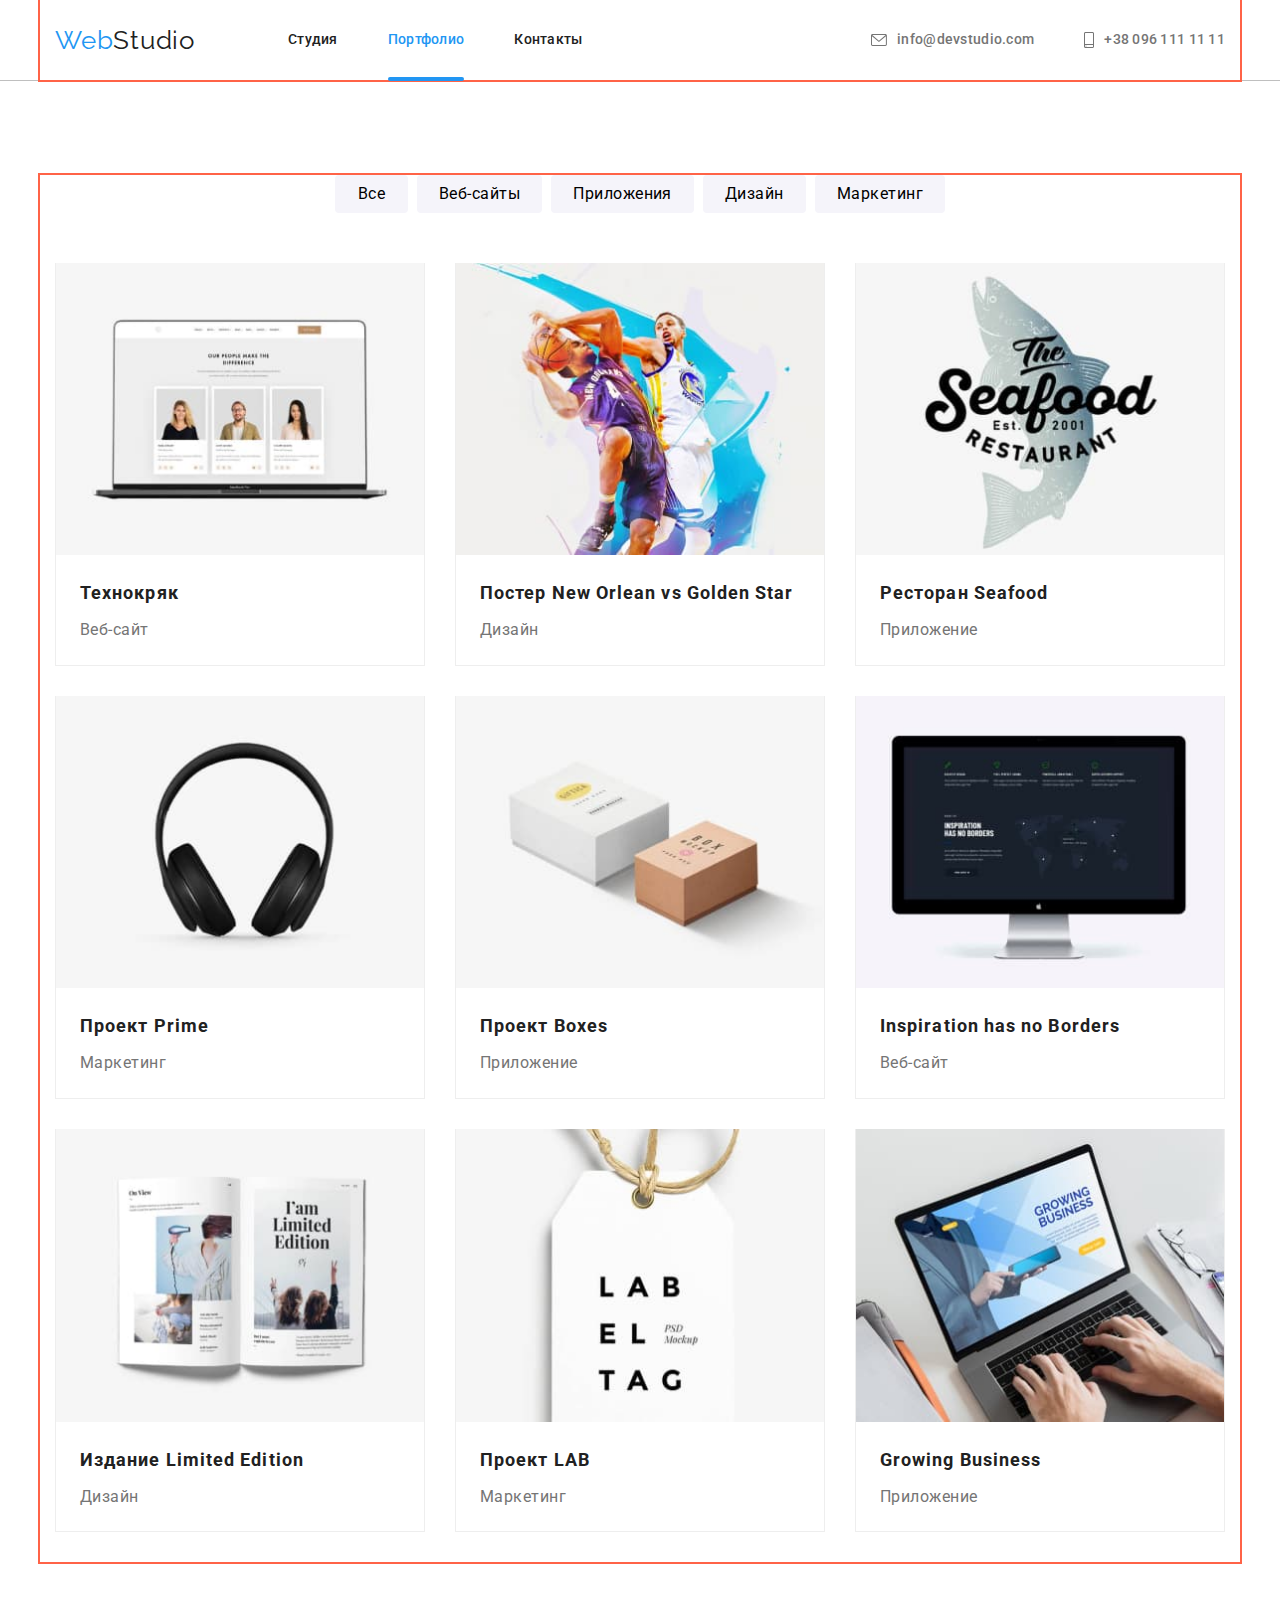
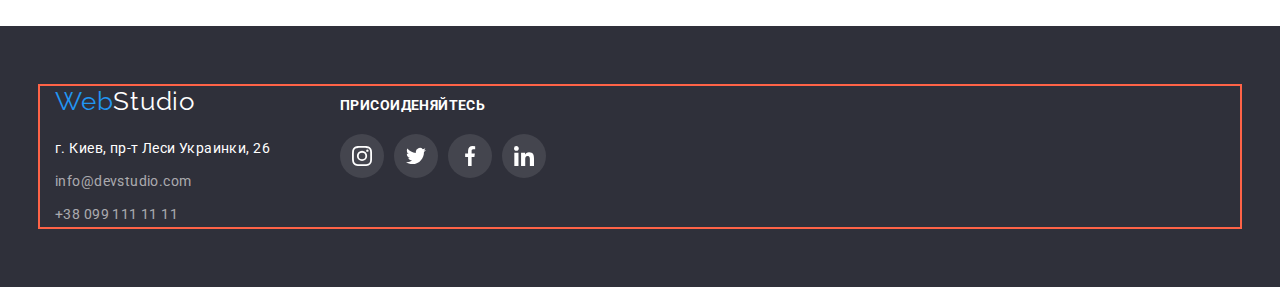
==== portfolio.html @ 86460764 "previous work" ====
<!DOCTYPE html>
<html lang="ru">
  <head>
    <meta charset="UTF-8" />
    <meta http-equiv="X-UA-Compatible" content="IE=edge" />
    <meta name="viewport" content="width=device-width, initial-scale=1.0" />
    <title>Портфолио</title>
    <link rel="preconnect" href="https://fonts.googleapis.com" />
    <link rel="preconnect" href="https://fonts.gstatic.com" crossorigin />
    <link
      href="https://fonts.googleapis.com/css2?family=Raleway:wght@700&family=Roboto:wght@400;500;700;900&display=swap"
      rel="stylesheet"
    />
    <link rel="stylesheet" href="css-normalize/modern-normalize.css" />
    <link rel="stylesheet" href="./css/styles.css" />
  </head>
  <body>
    <!--шапка сайта-->

    <header class="header-padding">
      <div class="conteiner header-flex">
        <nav class="site-nav">
          <a href="/" class="logo link"><span class="logo-blu">Web</span>Studio</a>
          <ul class="header">
            <li class="header-item list">
              <a href="./index.html" class="nav link">Студия</a>
            </li>
            <li class="header-item list current">
              <a href="./portfolio.html" class="nav link current">Портфолио</a>
            </li>
            <li class="header-item list"><a href="" class="nav link">Контакты</a></li>
          </ul>
        </nav>
        <ul class="contact-tel-mail">
          <li class="contact-mail list">
            <a href="mailto:info@devstudio.com" class="contact-link-mail link">
              <svg class="header-icon-mail">
                <use href="./images/icons.svg#icon-mail" width="16" height="12"></use>
              </svg>
              info@devstudio.com
            </a>
          </li>
          <li class="contact-tel list">
            <a href="tel:+380961111111" class="contact-link-tel link">
              <svg class="header-icon-tel">
                <use href="./images/icons.svg#icon-tel" width="10" height="16"></use>
              </svg>
              +38 096 111 11 11
            </a>
          </li>
        </ul>
      </div>
    </header>

    <main>
      <!--секция фото-->
      <section class="section">
        <div class="conteiner">
          <!-- заголовок скрыт -->
          <h1 class="visually-hidden">Наши проекты</h1>
          <ul class="projects-btn">
            <li class="button-item list"><button type="button" class="button-link">Все</button></li>
            <li class="button-item list">
              <button type="button" class="button-link">Веб-сайты</button>
            </li>
            <li class="button-item list">
              <button type="button" class="button-link">Приложения</button>
            </li>
            <li class="button-item list">
              <button type="button" class="button-link">Дизайн</button>
            </li>
            <li class="button-item list">
              <button type="button" class="button-link">Маркетинг</button>
            </li>
          </ul>
          <!-- секция с фото -->
          <ul class="section-photo">
            <li class="project-list list">
              <a class="gallery-photo link" href="">
                <div class="overflow-photo">
                  <div class="div-photo">
                    <img src="./images/port1.jpg" alt="ноутбук" width="370" />
                  </div>

                  <p class="overlay-text">
                    Технокряк это современная площадка распространения коронавируса. Компании
                    используют эту платформу для цифрового шпионажа и атак на защищённые сервера
                    конкурентов.
                  </p>
                </div>

                <div class="div-text">
                  <h2 class="project-title">Технокряк</h2>
                  <p class="projects-text">Веб-сайт</p>
                </div>
              </a>
            </li>

            <li class="project-list list">
              <a class="gallery-photo link" href="">
                <div class="overflow-photo">
                  <div class="div-photo">
                    <img src="./images/port2.jpg" alt="парни играющие в баскетбол" width="370" />
                  </div>

                  <p class="overlay-text">
                    Технокряк это современная площадка распространения коронавируса. Компании
                    используют эту платформу для цифрового шпионажа и атак на защищённые сервера
                    конкурентов.
                  </p>
                </div>

                <div class="div-text">
                  <h2 class="project-title">Постер New Orlean vs Golden Star</h2>
                  <p class="projects-text">Дизайн</p>
                </div>
              </a>
            </li>

            <li class="project-list list">
              <a class="gallery-photo link" href="">
                <div class="overflow-photo">
                  <div class="div-photo">
                    <img src="./images/port3.jpg" alt="лого ресторана морепродуктов" width="370" />
                  </div>

                  <p class="overlay-text">
                    Технокряк это современная площадка распространения коронавируса. Компании
                    используют эту платформу для цифрового шпионажа и атак на защищённые сервера
                    конкурентов.
                  </p>
                </div>

                <div class="div-text">
                  <h2 class="project-title">Ресторан Seafood</h2>
                  <p class="projects-text">Приложение</p>
                </div>
              </a>
            </li>

            <li class="project-list list">
              <a class="gallery-photo link" href="">
                <div class="overflow-photo">
                  <div class="div-photo">
                    <img src="./images/port4.jpg" alt="наушники" width="370" />
                  </div>

                  <p class="overlay-text">
                    Технокряк это современная площадка распространения коронавируса. Компании
                    используют эту платформу для цифрового шпионажа и атак на защищённые сервера
                    конкурентов.
                  </p>
                </div>

                <div class="div-text">
                  <h2 class="project-title">Проект Prime</h2>
                  <p class="projects-text">Маркетинг</p>
                </div>
              </a>
            </li>

            <li class="project-list list">
              <a class="gallery-photo link" href="">
                <div class="overflow-photo">
                  <div class="div-photo">
                    <img src="./images/port5.jpg" alt="коробки" width="370" />
                  </div>

                  <p class="overlay-text">
                    Технокряк это современная площадка распространения коронавируса. Компании
                    используют эту платформу для цифрового шпионажа и атак на защищённые сервера
                    конкурентов.
                  </p>
                </div>
                <div class="div-text">
                  <h2 class="project-title">Проект Boxes</h2>
                  <p class="projects-text">Приложение</p>
                </div>
              </a>
            </li>

            <li class="project-list list">
              <a class="gallery-photo link" href="">
                <div class="overflow-photo">
                  <div class="div-photo">
                    <img src="./images/port6.jpg" alt="монитор компьютера" width="370" />
                  </div>

                  <p class="overlay-text">
                    Технокряк это современная площадка распространения коронавируса. Компании
                    используют эту платформу для цифрового шпионажа и атак на защищённые сервера
                    конкурентов.
                  </p>
                </div>

                <div class="div-text">
                  <h2 class="project-title">Inspiration has no Borders</h2>
                  <p class="projects-text">Веб-сайт</p>
                </div>
              </a>
            </li>

            <li class="project-list list">
              <a class="gallery-photo link" href="">
                <div class="overflow-photo">
                  <div class="div-photo">
                    <img src="./images/port7.jpg" alt="журнал" width="370" />
                  </div>

                  <p class="overlay-text">
                    Технокряк это современная площадка распространения коронавируса. Компании
                    используют эту платформу для цифрового шпионажа и атак на защищённые сервера
                    конкурентов.
                  </p>
                </div>

                <div class="div-text">
                  <h2 class="project-title">Издание Limited Edition</h2>
                  <p class="projects-text">Дизайн</p>
                </div>
              </a>
            </li>

            <li class="project-list list">
              <a class="gallery-photo link" href="">
                <div class="overflow-photo">
                  <div class="div-photo">
                    <img src="./images/port8.jpg" alt="бирка" width="370" />
                  </div>

                  <p class="overlay-text">
                    Технокряк это современная площадка распространения коронавируса. Компании
                    используют эту платформу для цифрового шпионажа и атак на защищённые сервера
                    конкурентов.
                  </p>
                </div>

                <div class="div-text">
                  <h2 class="project-title">Проект LAB</h2>
                  <p class="projects-text">Маркетинг</p>
                </div>
              </a>
            </li>

            <li class="project-list list">
              <a class="gallery-photo link" href="">
                <div class="overflow-photo">
                  <div class="div-photo">
                    <img src="./images/port9.jpg" alt="руки печатают на ноутбуке" width="370" />
                  </div>

                  <p class="overlay-text">
                    Технокряк это современная площадка распространения коронавируса. Компании
                    используют эту платформу для цифрового шпионажа и атак на защищённые сервера
                    конкурентов.
                  </p>
                </div>

                <div class="div-text">
                  <h2 class="project-title">Growing Business</h2>
                  <p class="projects-text">Приложение</p>
                </div>
              </a>
            </li>
          </ul>
        </div>
      </section>
    </main>
    <!--подвал-->

    <footer class="footer">
      <div class="conteiner footer-conteiner">
        <div class="footer-div">
          <a href="/" class="footer-logo link"
            ><span class="logo-blu">Web</span><span class="logo-white">Studio</span></a
          >
          <address class="footer-adress">
            <ul class="contacts-footer">
              <li class="adress list">
                <a
                  href="https://www.google.com.ua/maps/place/%D0%B1%D1%83%D0%BB.+%D0%9B%D0%B5%D1%81%D0%B8+%D0%A3%D0%BA%D1%80%D0%B0%D0%B8%D0%BD%D0%BA%D0%B8,+26,+%D0%9A%D0%B8%D0%B5%D0%B2,+02000/@50.4265841,30.5361971,17z/data=!3m1!4b1!4m5!3m4!1s0x40d4cf0e033ecbe9:0x57a4dffefec77da0!8m2!3d50.4265807!4d30.5383858?hl=ru"
                  class="adress-map link"
                  >г. Киев, пр-т Леси Украинки, 26</a
                >
              </li>
              <li class="adress list">
                <a href="mailto:info@devstudio.com" class="adress-mail link">info@devstudio.com</a>
              </li>
              <li class="adress list">
                <a href="tel:+380961111111" class="adress-mob link">+38 099 111 11 11</a>
              </li>
            </ul>
          </address>
        </div>
        <div class="footer-icons">
          <h3 class="footer-icon-title">Присоиденяйтесь</h3>
          <ul class="icon-list list">
            <li class="f-sotial-link">
              <a class="icon-size" href="">
                <svg class="logo-item">
                  <use
                    class="logo-svg"
                    href="./images/icons.svg#icon-insta"
                    width="20"
                    height="20"
                  ></use>
                </svg>
              </a>
            </li>
            <li class="f-sotial-link">
              <a class="icon-size" href="">
                <svg class="logo-item">
                  <use href="./images/icons.svg#icon-twitter" width="20" height="20"></use>
                </svg>
              </a>
            </li>
            <li class="f-sotial-link">
              <a class="icon-size" href="">
                <svg class="logo-item">
                  <use href="./images/icons.svg#icon-facebook" width="20" height="20"></use>
                </svg>
              </a>
            </li>
            <li class="f-sotial-link">
              <a class="icon-size" href="">
                <svg class="logo-item">
                  <use href="./images/icons.svg#icon-linkedin" width="20" height="20"></use>
                </svg>
              </a>
            </li>
          </ul>
        </div>
      </div>
    </footer>
  </body>
</html>
---- css/styles.css ----
/* hero #ffffff */
/* #212121 section title */
/* text #757575 
button color #2196F3 and header nav 
footer #ffffff 60%
fill footer and hero #2F303A*/
/* font roboto */

:root {
  --primery-text-color: #212121;
  --second-text-color: #757575;
  --accent-color: #2196f3;
  --adress-color: gba(255, 255, 255, 0.6);
  --main-color: #ffffff;
  --footer-adress: rgba(255, 255, 255, 0.6);
}

ul {
  margin: 0;
  padding: 0;
}

h1,
h2,
h3,
h4,
h5,
h6,
p {
  margin: 0;
}

.conteiner {
  width: 1200px;
  padding-left: 15px;
  padding-right: 15px;
  margin-left: auto;
  margin-right: auto;
  outline: 2px solid tomato;
}

.visually-hidden {
  position: absolute;
  white-space: nowrap;
  width: 1px;
  height: 1px;
  overflow: hidden;
  border: 0;
  padding: 0;
  clip: rect(0 0 0 0);
  clip-path: inset(50%);
  margin: -1px;
}

.list {
  margin: 0;
  padding: 0;
  list-style: none;
}
.link {
  text-decoration: none;
}

body {
  font-family: roboto, sans-serif;
  color: var(--primery-text-color);
  background-color: var(--main-color);
  font-size: 16px;
}

img {
  display: block;
  max-width: 100%;
  height: auto;
}

/* -------------------------------HEADER--------------------------------- */
.logo {
  color: var(--primery-text-color);
  font-family: raleway;
  font-style: 700;
  font-size: 26px;
  line-height: 1.19;
  letter-spacing: 0.03em;
}
.logo-blu {
  color: var(--accent-color);
}

.site-nav .nav {
  font-weight: 500;
  color: var(--primery-text-color);
  font-size: 14px;
  line-height: 1.14;
  letter-spacing: 0.02em;
  transition: color 250ms cubic-bezier(0.4, 0, 0.2, 1);
}
.site-nav .nav:hover,
.site-nav .nav:focus {
  color: var(--accent-color);
}

.site-nav .nav.current {
  color: var(--accent-color);
}
.header-flex,
.header,
.site-nav,
.contact-tel-mail {
  display: flex;
  align-items: center;
}

.contact-tel-mail {
  margin-left: auto;
}

.header-padding {
  border-bottom: 1px solid rgba(0, 0, 0, 0.25);
}

.header-item .nav {
  padding: 32px 0px;
  display: block;
}

.header-item {
  position: relative;
  margin-right: 50px;
}

.nav::after {
  content: '';
  display: block;
  position: absolute;
  left: 0;
  bottom: 0;

  width: 100%;
  height: 4px;

  background-color: var(--accent-color);
  border-radius: 2px;

  transform: scaleX(0);
  transition: transform 250ms cubic-bezier(0.4, 0, 0.2, 1);
}

.nav {
  display: inline-block;
}

.nav:hover::after,
.nav:focus::after {
  transform: scaleX(1);
}

.current {
  position: relative;
}

.current::after {
  position: absolute;
  display: block;
  bottom: -1px;

  content: '';
  width: 100%;
  height: 4px;
  background-color: var(--accent-color);
  border-radius: 2px;
}

.header-item:last-child {
  margin-right: 0;
}
.header {
  margin-left: 93px;
}

.contact-link-mail {
  display: flex;
  align-items: center;
  font-weight: 500;
  color: var(--second-text-color);
  font-size: 14px;
  line-height: 1.14;
  letter-spacing: 0.02em;
  color: var(--second-text-color);
  transition: color 250ms cubic-bezier(0.4, 0, 0.2, 1);
}
.contact-tel {
  margin-left: 50px;
  display: flex;
  align-items: center;
}

.contact-link-tel {
  display: flex;
  align-items: center;
  font-weight: 500;
  color: var(--second-text-color);
  font-size: 14px;
  line-height: 1.14;
  letter-spacing: 0.02em;
  transition: color 250ms cubic-bezier(0.4, 0, 0.2, 1);
}

.contact-link-mail:hover,
.contact-link-mail:focus {
  color: var(--accent-color);
}

.contact-link-tel:hover,
.contact-link-tel:focus {
  color: var(--accent-color);
}

.header-icon-mail {
  fill: currentColor;
  width: 16px;
  height: 12px;
  margin-right: 10px;
}

.header-icon-tel {
  fill: currentColor;
  width: 10px;
  height: 16px;
  margin-right: 10px;
}

/* .contact-tel-mail::before {
  margin-right: 10px;
  width: 16px;
  height: 12px;
  content: '';
  background-image: url(../images/icons.svg/icon-mail.svg);
  background-repeat: no-repeat;
  background-position: center;
}

.contact-tel::before {
  margin-right: 10px;
  width: 10px;
  height: 16px;
  content: '';
  background-image: url(../images/icons.svg/icon-phone.svg);
  background-repeat: no-repeat;
  background-position: center;
} */

/* -----------------------------FOOTER---------------------------------- */
.footer-conteiner {
  display: flex;
  align-items: baseline;
  outline: 2px solid tomato;
}

.footer {
  padding-top: 60px;
  padding-bottom: 60px;
  background-color: #2f303a;
}
.logo-white {
  color: var(--main-color);
}
.footer-logo {
  margin-bottom: 20px;
  display: block;
  color: var(--primery-text-color);
  font-family: raleway;
  font-style: 700;
  font-size: 26px;
  line-height: 1.19;
  letter-spacing: 0.03em;
}
.footer-adress {
  font-style: normal;
}
.adress:not(:last-child) {
  margin-bottom: 9px;
}

.footer-adress {
  display: inline;
}

.adress-map {
  margin-bottom: 9px;
  color: var(--main-color);
  font-size: 14px;
  line-height: 1.71;
  letter-spacing: 0.03em;
}

.adress-mail {
  margin-bottom: 9px;
  font-style: normal;
  color: var(--footer-adress);
  font-size: 14px;
  line-height: 1.71;
  letter-spacing: 0.03em;
}
.adress-mob {
  font-style: normal;
  color: var(--footer-adress);
  font-size: 14px;
  line-height: 1.71;
  letter-spacing: 0.03em;
}
/* -----icons------------------- */

.footer-icon-title {
  font-family: Roboto;
  font-weight: 700;
  font-size: 14px;
  line-height: 1.14;
  letter-spacing: 0.03em;
  justify-content: center;
  align-items: center;
  color: var(--main-color);
  text-transform: uppercase;
  margin-bottom: 20px;
}

.footer-icons {
  margin-left: 70px;
}

.icon-list {
  display: flex;
  justify-content: center;
}

.footer-div {
  display: flex;
  flex-direction: column;
}

.f-sotial-link {
  background-color: rgba(255, 255, 255, 0.1);
  border-radius: 50%;
  width: 44px;
  height: 44px;
}
.f-sotial-link + .f-sotial-link {
  margin-left: 10px;
}

.icon-size {
  display: flex;
  align-items: center;
  justify-content: center;
  width: 44px;
  height: 44px;
  transition: background 250ms cubic-bezier(0.4, 0, 0.2, 1),
    border-radius 250ms cubic-bezier(0.4, 0, 0.2, 1);
}

.icon-size:hover,
.icon-size:focus {
  background: var(--accent-color);
  border-radius: 50%;
}

.logo-item {
  fill: var(--main-color);
  width: 20px;
  height: 20px;
}

.logo-svg {
  fill: var(--main-color);
}

/*------------------------------- index.html------------------------------ */
/* --------HERO------- */
.hero {
  max-width: 1600px;
  height: 600px;
  margin-left: auto;
  margin-right: auto;
  background-image: linear-gradient(to right, rgba(47, 48, 58, 0.4), rgba(47, 48, 58, 0.4)),
    url(../images/hero-bg.jpg);
  background-repeat: no-repeat;
  background-position: center;
  background-size: cover;
  text-align: center;
  padding: 200px 0;
}

.hero-title {
  width: 696px;
  margin-right: auto;
  margin-left: auto;
  margin-top: 0;
  margin-bottom: 30px;

  color: #ffffff;
  text-transform: uppercase;
  font-weight: 900;
  font-size: 44px;
  line-height: 1.36;
  letter-spacing: 0.06em;
}
.btn-hero {
  border: transparent;
  /* width: 200px; */
  cursor: pointer;
  color: #ffffff;
  font-weight: 700;
  background-color: var(--accent-color);
  font-size: 16px;
  line-height: 1.87;
  border-radius: 4px;
  padding: 10px 32px;
}

/* --------------SECTIONS------- */
.section {
  padding-top: 94px;
  padding-bottom: 94px;
}
.img-section {
  padding-top: 0;
}
.section-team {
  background-color: #f5f4fa;
}

.about-title-text {
  display: flex;
}

.about-title {
  margin-bottom: 10px;
  text-transform: uppercase;
  font-weight: 700;
  font-size: 14px;
  line-height: 1.14;
  letter-spacing: 0.03em;
}
.about-text {
  /* margin-right: 30px; */
  width: 270px;
  margin-top: 0;
  margin-bottom: 0;
  color: var(--second-text-color);
  font-size: 14px;
  line-height: 1.71;
  letter-spacing: 0.03em;
}
.about-item {
  margin-right: 30px;
}
.about-item:last-child {
  margin-right: 0;
}

.section-title {
  margin-top: 0;
  margin-bottom: 50px;
  font-style: 700;
  font-size: 36px;
  line-height: 1.16;
  letter-spacing: 0.03em;
  text-align: center;
}
/* --------чем мы занимаемся------------- */
.section-img {
  display: flex;
}
.section-list:not(:last-child) {
  margin-right: 30px;
}
.section-list {
  position: relative;
}
.bg-img-content {
  position: absolute;

  display: flex;
  align-items: center;
  justify-content: center;
  bottom: 0;
  left: 0;
  width: 100%;
  height: 70px;
  background: rgba(47, 48, 58, 0.8);
}
.img-content {
  text-transform: uppercase;
  color: var(--main-color);
  font-family: Roboto;
  font-weight: 700;
  font-size: 14px;
  line-height: 1.14;
  letter-spacing: 0.03em;
}

.title-icon {
  width: 70px;
  height: 70px;
}
.bg-icon {
  display: flex;
  align-items: center;
  justify-content: center;
  width: 270px;
  height: 120px;
  background: #f5f4fa;
  margin-bottom: 30px;
}

/* ----------------PEOPLE CARD------------ */
.list-people .section-list {
  background-color: #ffffff;
  box-shadow: 0px 1px 3px rgba(0, 0, 0, 0.12), 0px 1px 1px rgba(0, 0, 0, 0.14),
    0px 2px 1px rgba(0, 0, 0, 0.2);
  border-radius: 0px 0px 4px 4px;
}

.list-people {
  display: flex;
}

.section-name {
  margin-bottom: 10px;
  font-weight: 500;
  font-size: 16px;
  line-height: 1.18;
  letter-spacing: 0.03em;
  text-align: center;
}

.about-people {
  padding-top: 30px;
  padding-bottom: 30px;
}

.section-descrp {
  color: var(--second-text-color);
  font-style: normal;
  line-height: 1.18;
  letter-spacing: 0.03em;
  text-align: center;
}
/* -----icons--------------------- */
.people-sotial-icons {
  display: flex;
  justify-content: center;
  margin-top: 16px;
}
.sotial-icons {
  width: 44px;
  height: 44px;
}
.sotial-icons + .sotial-icons {
  margin-left: 10px;
}

.people-link-icon {
  width: 44px;
  height: 44px;
  justify-content: center;
  display: flex;
  align-items: center;
  border-radius: 50%;
  transition: background-color 250ms cubic-bezier(0.4, 0, 0.2, 1);
}

.people-isvg {
  fill: #afb1b8;
  width: 20px;
  height: 20px;
  transition: fill 250ms cubic-bezier(0.4, 0, 0.2, 1);
}

.people-link-icon:hover,
.people-link-icon:focus {
  background-color: var(--accent-color);
  border-radius: 50%;
}
.people-link-icon:hover .people-isvg,
.people-link-icon:focus .people-isvg {
  fill: #ffffff;
}

/* -----------CLIENTS------------------- */
.client-icons {
  display: flex;
}
.clients {
  display: flex;
  align-items: center;
  justify-content: center;
}
.client-item + .client-item {
  margin-left: 30px;
}

.icon-link {
  display: flex;
  align-items: center;
  justify-content: center;
  width: 170px;
  height: 92px;
  border: 1px solid #afb1b8;
  border-radius: 4px;
  transition: border-color 250ms cubic-bezier(0.4, 0, 0.2, 1);
}

.client-icon {
  fill: #afb1b8;
  width: 106px;
  height: 60px;
  transition: 250ms cubic-bezier(0.4, 0, 0.2, 1);
}

.icon-link:hover,
.icon-link:focus {
  border-color: var(--accent-color);
}
.icon-link:hover .client-icon,
.icon-link:focus .client-icon {
  fill: var(--accent-color);
  filter: drop-shadow(0px 4px 4px rgba(0, 0, 0, 0.25));
}
/* --------------modal------------------------ */
.backdrop.is-hidden {
  opacity: 0;
  pointer-events: none;
}

.backdrop {
  position: fixed;
  top: 0;
  left: 0;

  width: 100%;
  height: 100%;
  background-color: rgba(0, 0, 0, 0.2);

  transition: 250ms cubic-bezier(0.4, 0, 0.2, 1);
}

.modal {
  position: absolute;
  min-width: 528px;
  min-height: 581px;
  background-color: var(--main-color);

  top: 50%;
  left: 50%;
  transform: translate(-50%, -50%);

  transition: 250ms cubic-bezier(0.4, 0, 0.2, 1);
}

.close-btn {
  position: absolute;

  width: 30px;
  height: 30px;
  border-radius: 50%;
  right: 8px;
  top: 8px;

  background-color: var(--main-color);
  border-color: rgba(0, 0, 0, 0.1);
  border-width: 1px;

  display: flex;
  align-items: center;
  justify-content: center;
  color: #000000;

  /* transition: 250ms cubic-bezier(0.4, 0, 0.2, 1); */
}

.icon-close-btn {
  position: absolute;
  fill: currentColor;
}

.backdrop:hover {
  transition: 250ms cubic-bezier(0.4, 0, 0.2, 1);
}

/*--------------------------- portfolio.html---------------------------- */
.projects-btn {
  display: flex;
  margin-bottom: 50px;
  justify-content: center;
}

.button-item:not(:last-child) {
  /* padding-top: 94px; */
  margin-right: 9px;
}
.button-link {
  border: transparent;
  border-radius: 4px;
  padding: 6px 22px;
  min-width: 73px;
  cursor: pointer;
  font-family: inherit;
  background-color: #f5f4fa;
  font-size: 16px;
  line-height: 1.6;
  letter-spacing: 0.03em;
  text-align: center;

  transition: color 250ms cubic-bezier(0.4, 0, 0.2, 1),
    background-color 250ms cubic-bezier(0.4, 0, 0.2, 1);
}
.button-link:hover {
  color: #ffffff;
  background-color: var(--accent-color);
}
.button-link:focus {
  color: #ffffff;
  background-color: var(--accent-color);
}

.project-title {
  margin: 0;
  margin-bottom: 4px;
  font-weight: 700;
  font-size: 18px;
  line-height: 2;
  letter-spacing: 0.06em;

  color: var(--primery-text-color);
}
.projects-text {
  margin: 0;
  color: var(--second-text-color);

  font-weight: 400;
  font-size: 16px;
  line-height: 1.87;
  letter-spacing: 0.03em;
}

.section-photo {
  display: flex;
  flex-wrap: wrap;
}

.project-list {
  position: relative;
  margin-right: 30px;
  margin-bottom: 30px;
}

.overlay-text {
  position: absolute;
  align-items: center;
  width: 100%;
  left: 0;
  top: 0;

  padding: 63px 24px;

  color: var(--main-color);
  background-color: rgba(33, 150, 243, 0.9);

  font-style: normal;
  font-weight: 400;
  font-size: 18px;
  line-height: 1.55;
  letter-spacing: 0.03em;

  transform: translateY(100%);
  transition: transform 250ms cubic-bezier(0.4, 0, 0.2, 1);
}

.overflow-photo {
  position: relative;
  overflow: hidden;
}

.project-list:hover .overlay-text {
  transform: translateY(0);
}

.gallery-photo:focus .overlay-text {
  transform: translateY(0);
}

.project-list:nth-child(3n) {
  margin-right: 0;
}

.section-photo {
  margin-right: -30px;
  margin-bottom: -30px;
}

.section-photo .project-list {
  width: calc(100% / 3 - 30px);
}

.div-text {
  padding: 20px 24px;
}

.project-list {
  border-right: 1px solid#eeeeee;
  border-bottom: 1px solid#eeeeee;
  border-left: 1px solid#eeeeee;
}

.gallery-photo {
  display: inline-block;
}

.gallery-photo:hover,
.gallery-photo:focus {
  box-shadow: 0px 1px 1px rgba(0, 0, 0, 0.12), 0px 4px 4px rgba(0, 0, 0, 0.06),
    1px 4px 6px rgba(0, 0, 0, 0.16);
}

.button-link:hover,
.button-link:focus {
  box-shadow: 0px 3px 1px rgba(0, 0, 0, 0.1), 0px 1px 2px rgba(0, 0, 0, 0.08),
    0px 2px 2px rgba(0, 0, 0, 0.12);
}
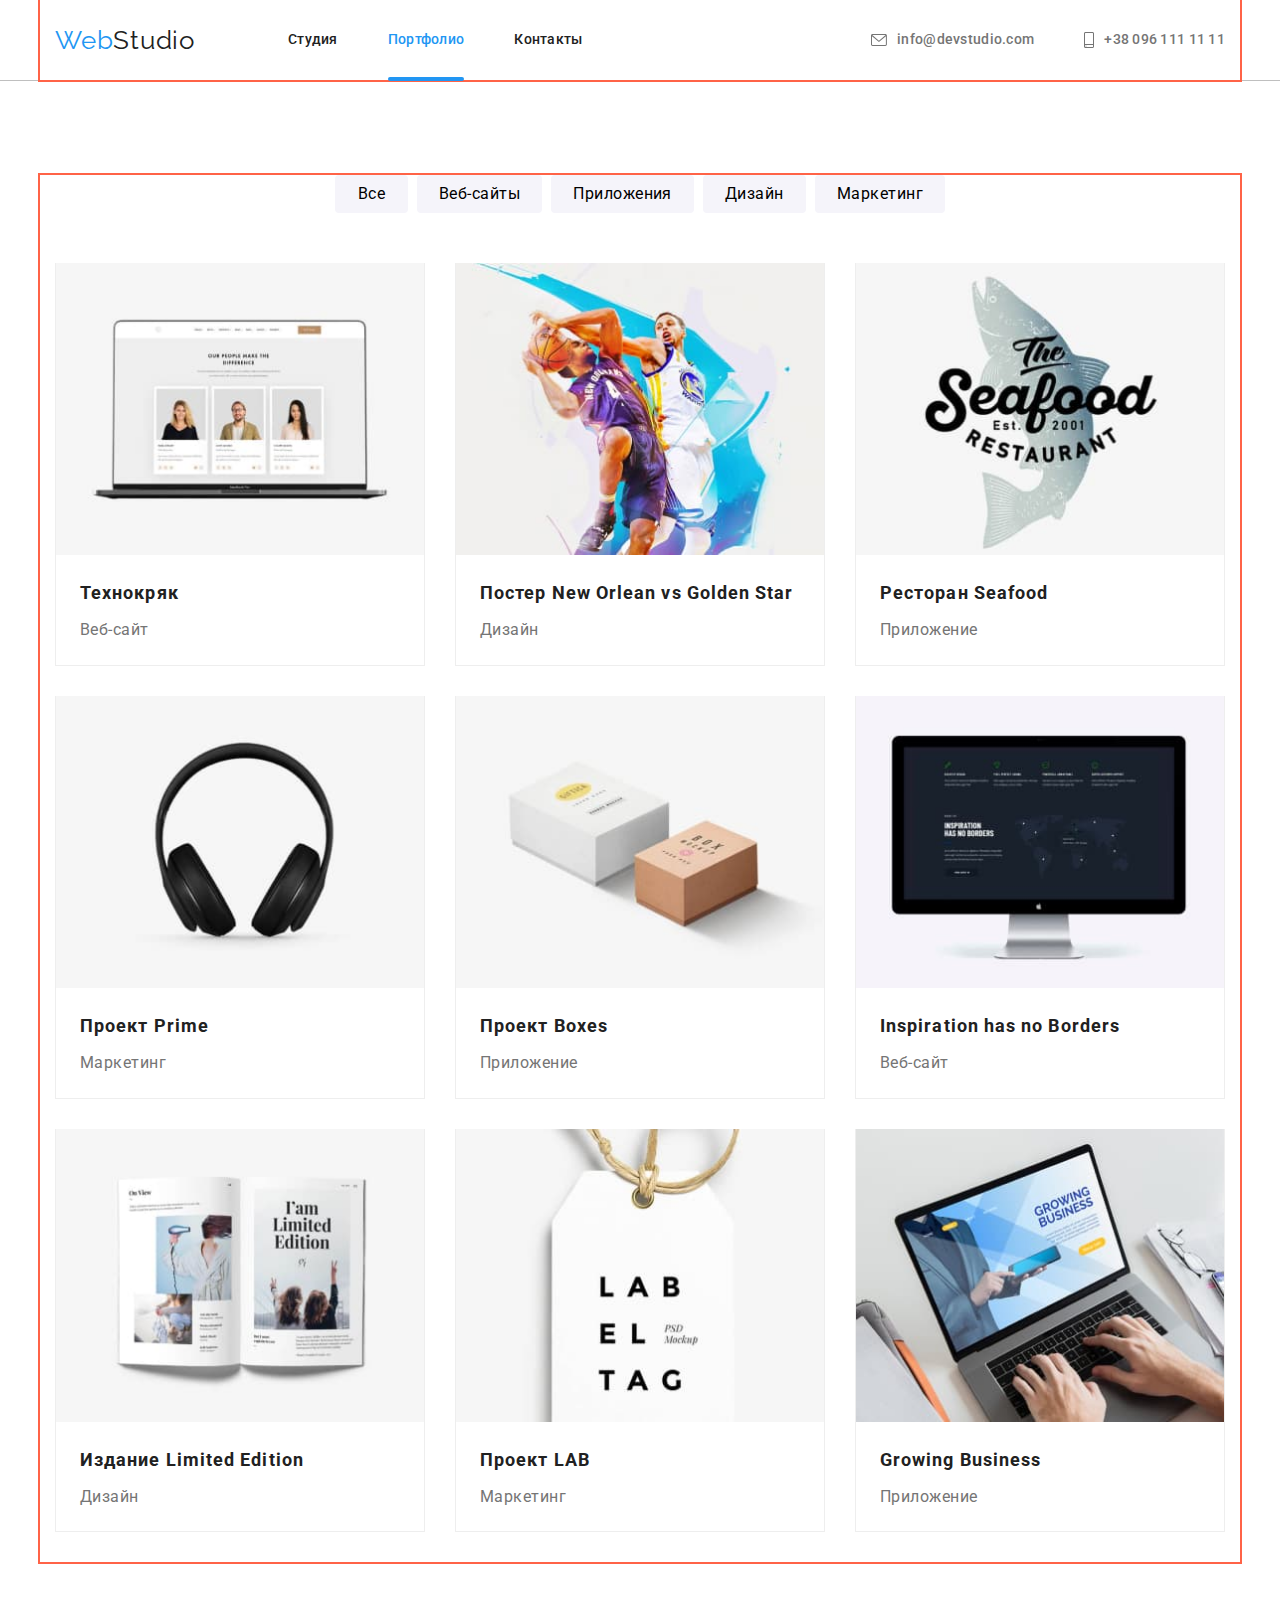
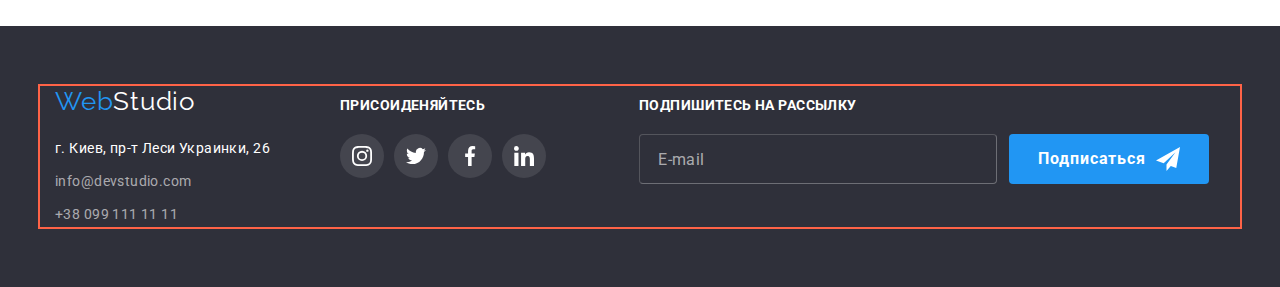
==== commit 8cf85747: "btn icon" ====
--- a/portfolio.html
+++ b/portfolio.html
@@ -330,6 +330,19 @@
             </li>
           </ul>
         </div>
+        <!-----------input Подписаться---------------------------->
+        <div class="footer-input-btn">
+          <div class="footer-input">
+            <label for="mail" class="footer-label">Подпишитесь на рассылку</label>
+            <input type="email" placeholder="E-mail" id="mail" />
+          </div>
+
+          <button type="submit" class="footer-btn">
+            Подписаться<svg class="svg-plane" widht="24" height="24">
+              <use href="./images/icons.svg#icon-plane"></use>
+            </svg>
+          </button>
+        </div>
       </div>
     </footer>
   </body>
--- a/css/styles.css
+++ b/css/styles.css
@@ -372,6 +372,75 @@
 
 .logo-svg {
   fill: var(--main-color);
+}
+/* -------------footer input-------------- */
+.footer-input {
+  display: flex;
+  flex-direction: column;
+  margin-left: 93px;
+}
+.footer-label {
+  margin-bottom: 20px;
+
+  text-transform: uppercase;
+  font-weight: 700;
+  font-size: 14px;
+  line-height: 1.14;
+  letter-spacing: 0.03em;
+  color: var(--main-color);
+}
+
+.footer-input input {
+  margin-right: 12px;
+
+  width: 358px;
+  height: 50px;
+
+  border-radius: 4px;
+  border-width: 1px;
+  border-color: rgba(255, 255, 255, 0.3);
+  background-color: transparent;
+}
+
+input::placeholder {
+  padding-left: 16px;
+
+  font-weight: 400;
+  line-height: 1.25;
+  letter-spacing: 0.03em;
+  color: rgba(255, 255, 255, 0.6);
+  filter: drop-shadow (0px 4px 4px rgba(0, 0, 0, 0.15));
+}
+
+.footer-input-btn {
+  display: flex;
+  justify-content: center;
+  align-items: flex-end;
+}
+
+.footer-btn {
+  display: flex;
+  align-items: center;
+  justify-content: center;
+
+  width: 200px;
+  height: 50px;
+
+  font-weight: 700;
+  line-height: 1.87;
+  letter-spacing: 0.06em;
+
+  color: var(--main-color);
+  background-color: var(--accent-color);
+  border: transparent;
+  border-radius: 4px;
+}
+
+.svg-plane {
+  fill: currentColor;
+  width: 24px;
+  height: 24px;
+  margin-left: 10px;
 }
 
 /*------------------------------- index.html------------------------------ */
@@ -646,6 +715,7 @@
 }
 
 .modal {
+  padding: 40px;
   position: absolute;
   min-width: 528px;
   min-height: 581px;
@@ -686,6 +756,101 @@
 
 .backdrop:hover {
   transition: 250ms cubic-bezier(0.4, 0, 0.2, 1);
+}
+/* --------------modal-FORM------------------------------- */
+.modal-title {
+  text-align: center;
+
+  font-weight: 700;
+  font-size: 20px;
+  line-height: 1.15;
+  letter-spacing: 0.03em;
+  color: var(--primery-text-color);
+
+  margin-bottom: 12px;
+}
+
+.label-name {
+  margin-bottom: 4px;
+
+  font-weight: 400;
+  font-size: 14px;
+  line-height: 1.16;
+  letter-spacing: 0.01em;
+  color: var(--second-text-color);
+}
+.label-input {
+  display: flex;
+  flex-direction: column;
+}
+.label-input input {
+  margin-bottom: 10px;
+  padding-left: 42px;
+  height: 40px;
+
+  border-radius: 4px;
+  border-width: 1px;
+  background-color: transparent;
+  border-color: rgba(33, 33, 33, 0.2);
+  /* outline: none; */
+}
+
+.label-textarea {
+  display: flex;
+  flex-direction: column;
+  margin-bottom: 20px;
+}
+
+textarea {
+  resize: none;
+  padding-top: 12px;
+  padding-left: 16px;
+
+  border-radius: 4px;
+  border-color: rgba(33, 33, 33, 0.2);
+  border-width: 1px;
+  background-color: transparent;
+}
+
+textarea::placeholder {
+  font-size: 14px;
+  font-weight: 400;
+  line-height: 1.14;
+  letter-spacing: 0.01em;
+  color: rgba(117, 117, 117, 0.5);
+}
+
+.confirmation {
+  display: flex;
+  align-items: center;
+  margin-bottom: 30px;
+
+  font-weight: 400;
+  font-size: 14px;
+  line-height: 1.71;
+  letter-spacing: 0.03em;
+  color: var(--second-text-color);
+}
+.modal-sbm-btn {
+  display: flex;
+  align-items: center;
+  justify-content: center;
+}
+.submit-btn {
+  width: 200px;
+  height: 50px;
+
+  font-weight: 700;
+  font-size: 16px;
+  line-height: 1.87;
+  letter-spacing: 0.06em;
+
+  color: var(--main-color);
+  background-color: var(--accent-color);
+  border: transparent;
+  cursor: pointer;
+  border-radius: 4px;
+  box-shadow: 0px 4px 4px rgba(0, 0, 0, 0.15);
 }
 
 /*--------------------------- portfolio.html---------------------------- */
@@ -713,7 +878,8 @@
   text-align: center;
 
   transition: color 250ms cubic-bezier(0.4, 0, 0.2, 1),
-    background-color 250ms cubic-bezier(0.4, 0, 0.2, 1);
+    background-color 250ms cubic-bezier(0.4, 0, 0.2, 1),
+    box-shadow 250ms cubic-bezier(0.4, 0, 0.2, 1);
 }
 .button-link:hover {
   color: #ffffff;
@@ -815,6 +981,7 @@
 
 .gallery-photo {
   display: inline-block;
+  transition: box-shadow 250ms cubic-bezier(0.4, 0, 0.2, 1);
 }
 
 .gallery-photo:hover,
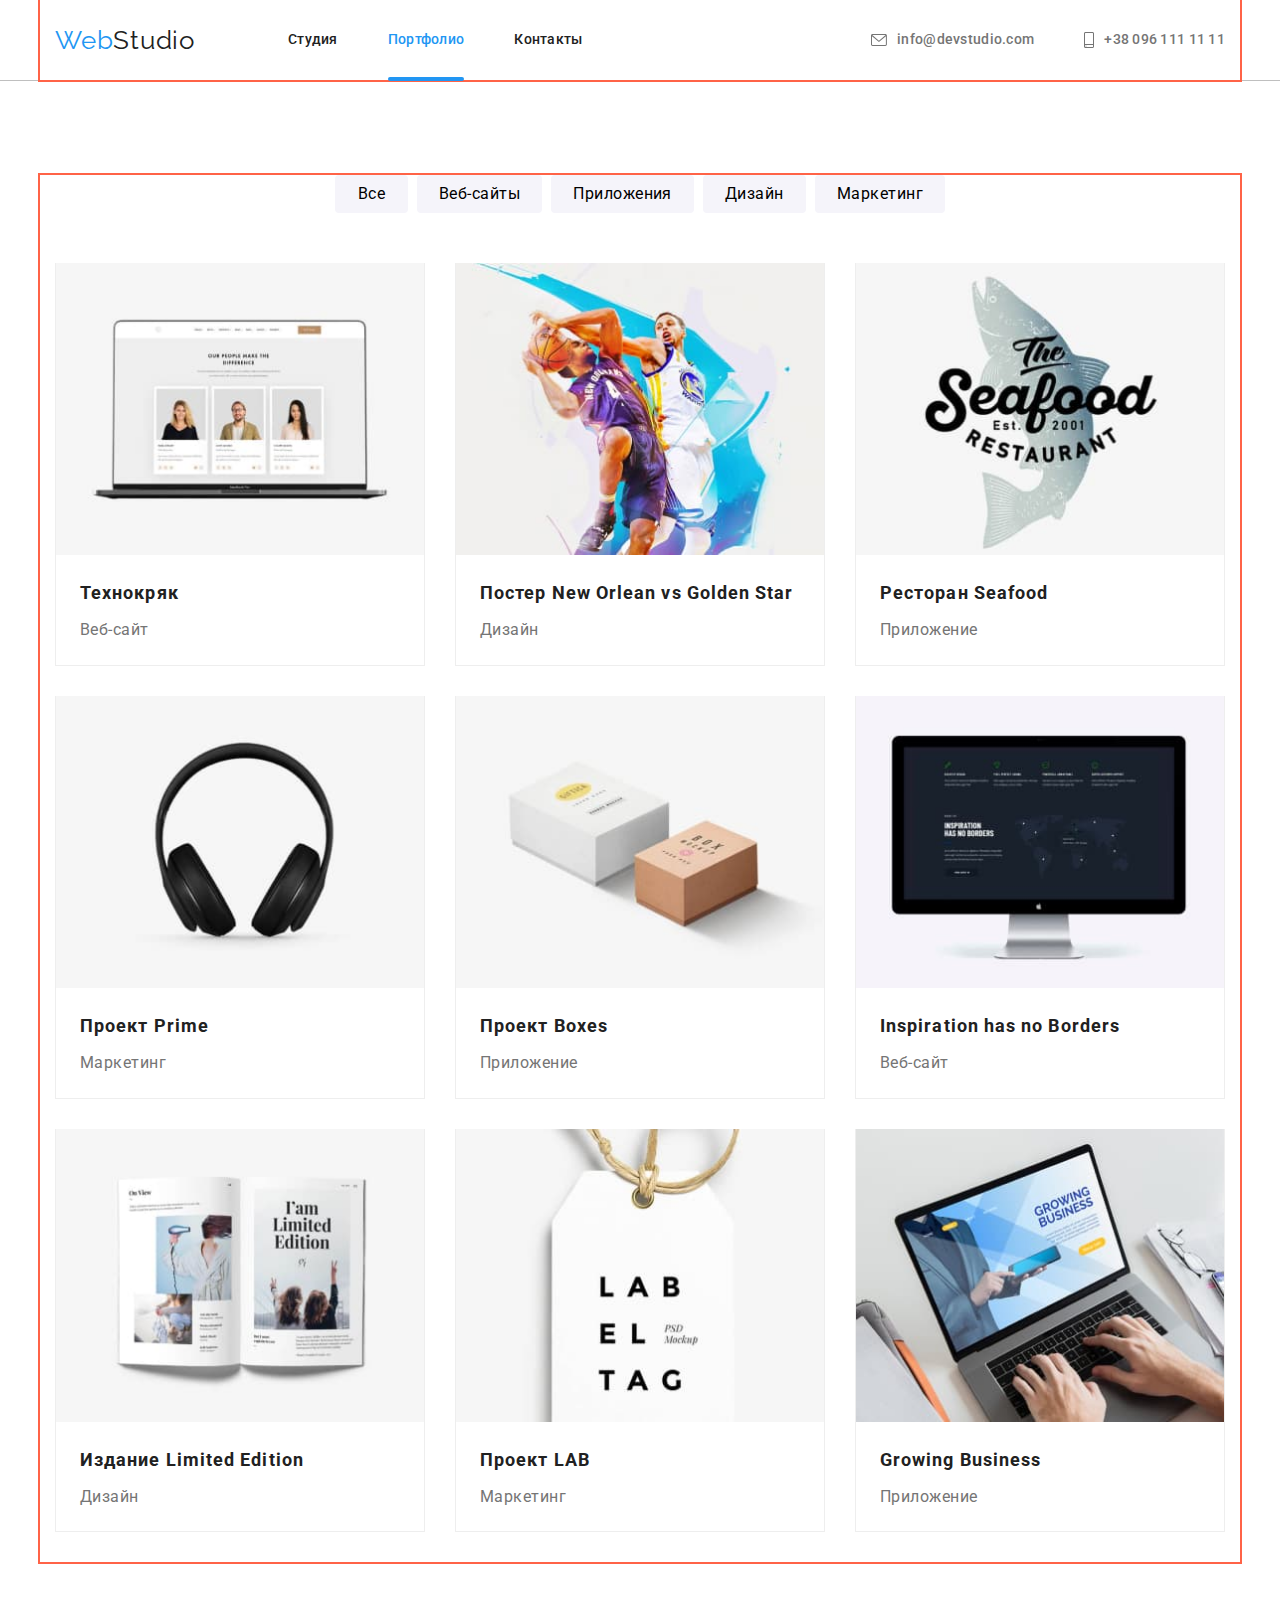
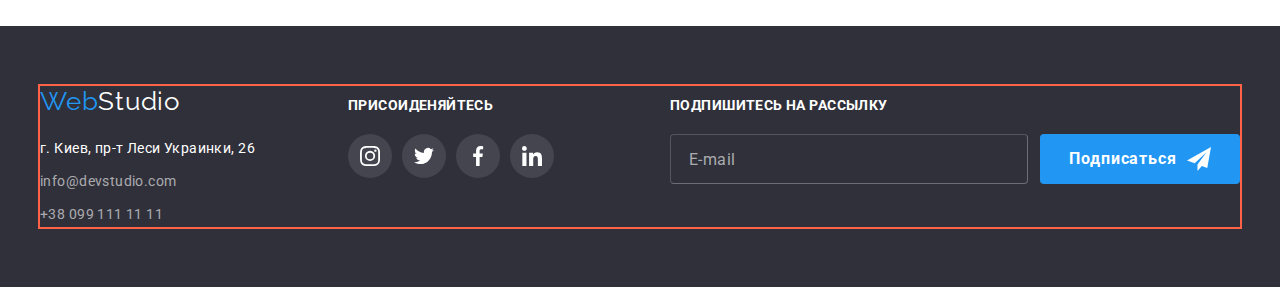
==== commit 12338f0f: "checked" ====
--- a/portfolio.html
+++ b/portfolio.html
@@ -269,7 +269,7 @@
     <!--подвал-->
 
     <footer class="footer">
-      <div class="conteiner footer-conteiner">
+      <div class="footer-conteiner">
         <div class="footer-div">
           <a href="/" class="footer-logo link"
             ><span class="logo-blu">Web</span><span class="logo-white">Studio</span></a
--- a/css/styles.css
+++ b/css/styles.css
@@ -254,6 +254,12 @@
 .footer-conteiner {
   display: flex;
   align-items: baseline;
+  justify-content: space-between;
+
+  width: 1200px;
+  margin-left: auto;
+  margin-right: auto;
+
   outline: 2px solid tomato;
 }
 
@@ -745,13 +751,18 @@
   align-items: center;
   justify-content: center;
   color: #000000;
-
-  /* transition: 250ms cubic-bezier(0.4, 0, 0.2, 1); */
+  cursor: pointer;
 }
 
 .icon-close-btn {
   position: absolute;
   fill: currentColor;
+  transition: fill 250ms cubic-bezier(0.4, 0, 0.2, 1);
+}
+
+.close-btn:hover .icon-close-btn,
+.close-btn:focus .icon-close-btn {
+  fill: var(--accent-color);
 }
 
 .backdrop:hover {
@@ -779,20 +790,48 @@
   letter-spacing: 0.01em;
   color: var(--second-text-color);
 }
+
 .label-input {
   display: flex;
   flex-direction: column;
-}
-.label-input input {
   margin-bottom: 10px;
+}
+
+.label-input .input {
   padding-left: 42px;
+  width: 100%;
   height: 40px;
 
   border-radius: 4px;
   border-width: 1px;
   background-color: transparent;
   border-color: rgba(33, 33, 33, 0.2);
-  /* outline: none; */
+  transition: border 250ms cubic-bezier(0.4, 0, 0.2, 1);
+  outline: none;
+}
+
+.input:focus {
+  border: 1px solid var(--accent-color);
+}
+
+.icons-wrap {
+  position: relative;
+}
+
+.input-icons {
+  position: absolute;
+
+  width: 18px;
+  height: 18px;
+
+  top: 50%;
+  left: 12px;
+  transform: translateY(-50%);
+  transition: fill 250ms cubic-bezier(0.4, 0, 0.2, 1);
+}
+
+.input:focus + .input-icons {
+  fill: var(--accent-color);
 }
 
 .label-textarea {
@@ -810,6 +849,11 @@
   border-color: rgba(33, 33, 33, 0.2);
   border-width: 1px;
   background-color: transparent;
+  transition: border-color 250ms cubic-bezier(0.4, 0, 0.2, 1);
+}
+
+textarea:focus {
+  border-color: var(--accent-color);
 }
 
 textarea::placeholder {
@@ -819,11 +863,26 @@
   letter-spacing: 0.01em;
   color: rgba(117, 117, 117, 0.5);
 }
+/* ------------confirmation----------------- */
+.checkbox {
+  position: absolute;
+  white-space: nowrap;
+  width: 1px;
+  height: 1px;
+  overflow: hidden;
+  border: 0;
+  padding: 0;
+  clip: rect(0 0 0 0);
+  clip-path: inset(50%);
+  margin: -1px;
+}
 
 .confirmation {
+  position: relative;
   display: flex;
   align-items: center;
   margin-bottom: 30px;
+  margin-left: 10px;
 
   font-weight: 400;
   font-size: 14px;
@@ -831,6 +890,55 @@
   letter-spacing: 0.03em;
   color: var(--second-text-color);
 }
+.label-icon {
+  display: flex;
+  justify-content: center;
+  align-items: center;
+}
+
+.label-icon span {
+  display: flex;
+  align-items: center;
+  justify-content: center;
+
+  margin-right: 8px;
+  width: 16px;
+  height: 15px;
+
+  border-radius: 2px;
+  border: 2px solid var(--primery-text-color);
+  transition: border 250ms cubic-bezier(0.4, 0, 0.2, 1),
+    background-color 250ms cubic-bezier(0.4, 0, 0.2, 1);
+}
+
+/* .checkbox:focus + .label-icon span {
+  background-color: var(--accent-color);
+  border: 2px solid var(--accent-color);
+} */
+
+.checkbox:checked + .check-icon {
+  background-origin: border-box;
+}
+
+.checkbox:checked + .label-icon span {
+  background-color: var(--accent-color);
+  border: none;
+}
+
+.check-icon {
+  fill: var(--main-color);
+  /* transition: fill 250ms cubic-bezier(0.4, 0, 0.2, 1); */
+}
+.conditions {
+  font-weight: 400;
+  font-size: 14px;
+  line-height: 1.71;
+  letter-spacing: 0.03em;
+  color: var(--accent-color);
+  text-decoration: underline;
+  margin-left: 2px;
+}
+
 .modal-sbm-btn {
   display: flex;
   align-items: center;
